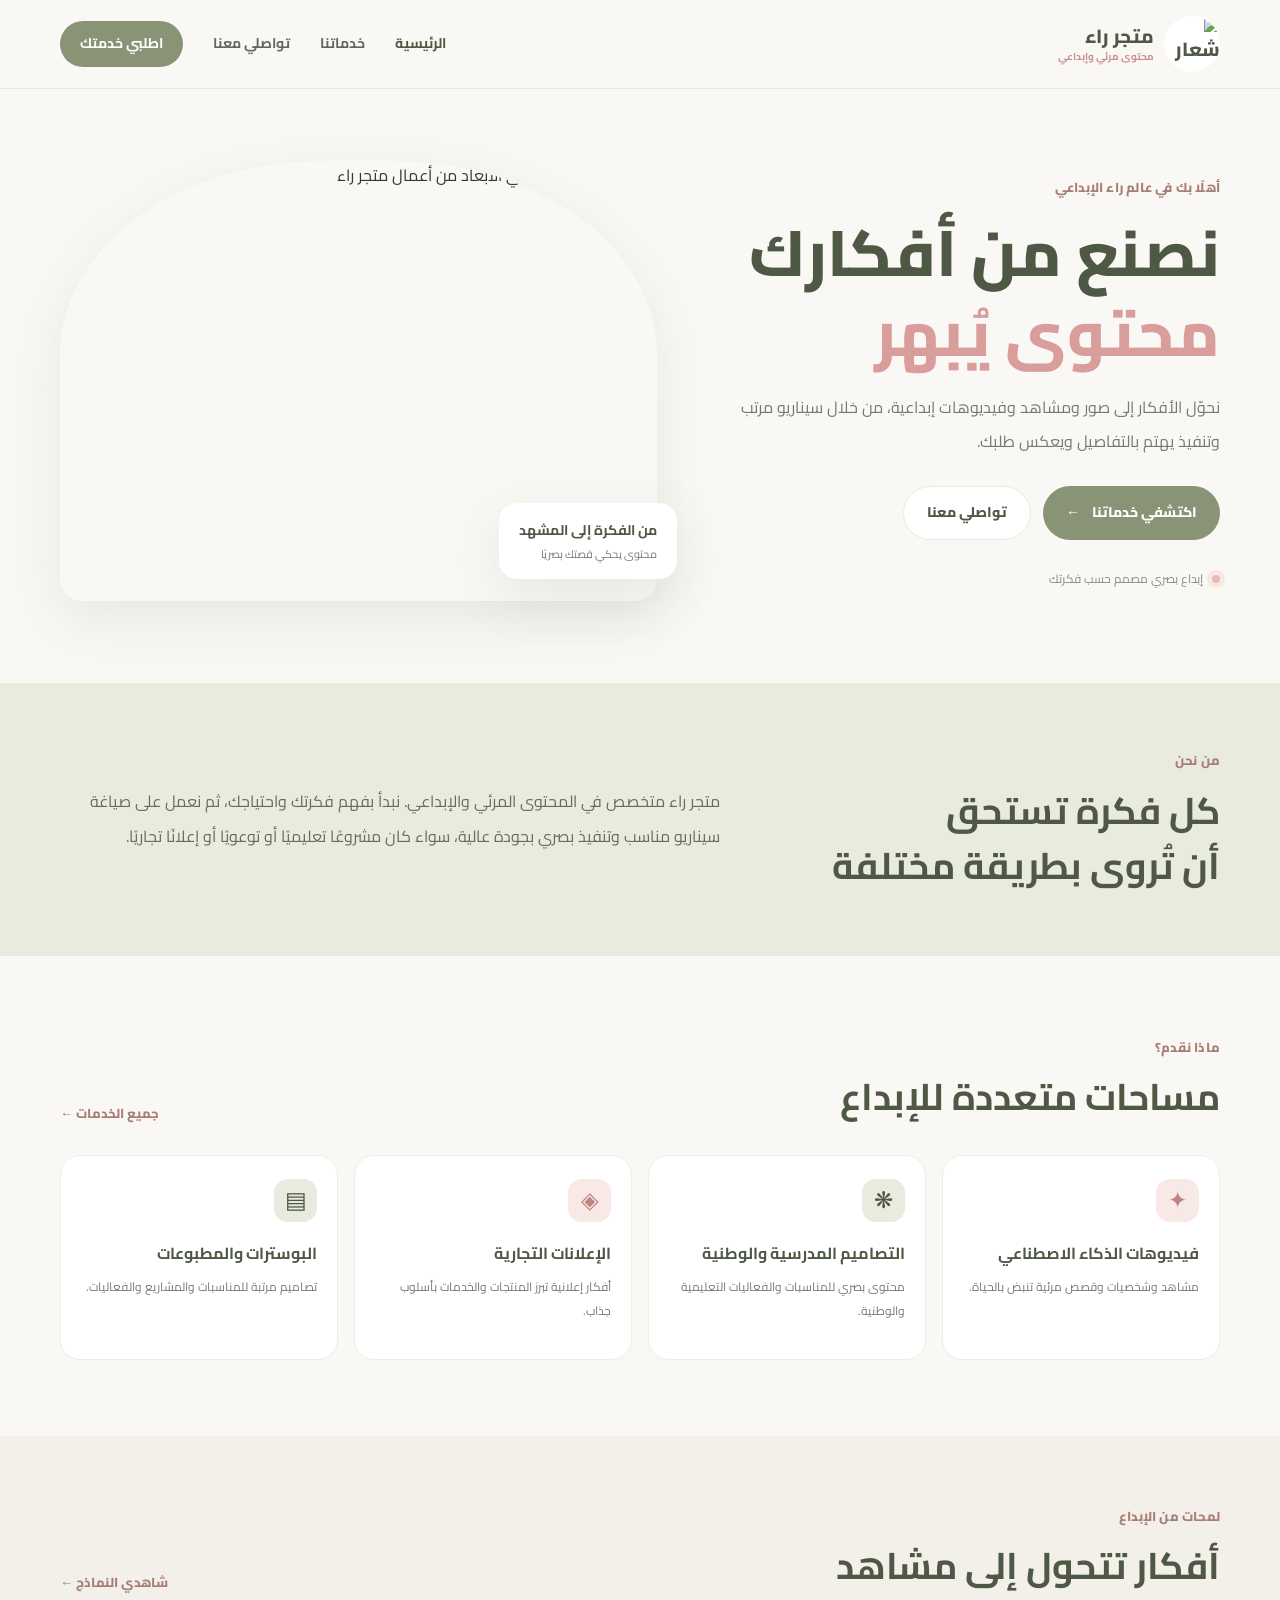
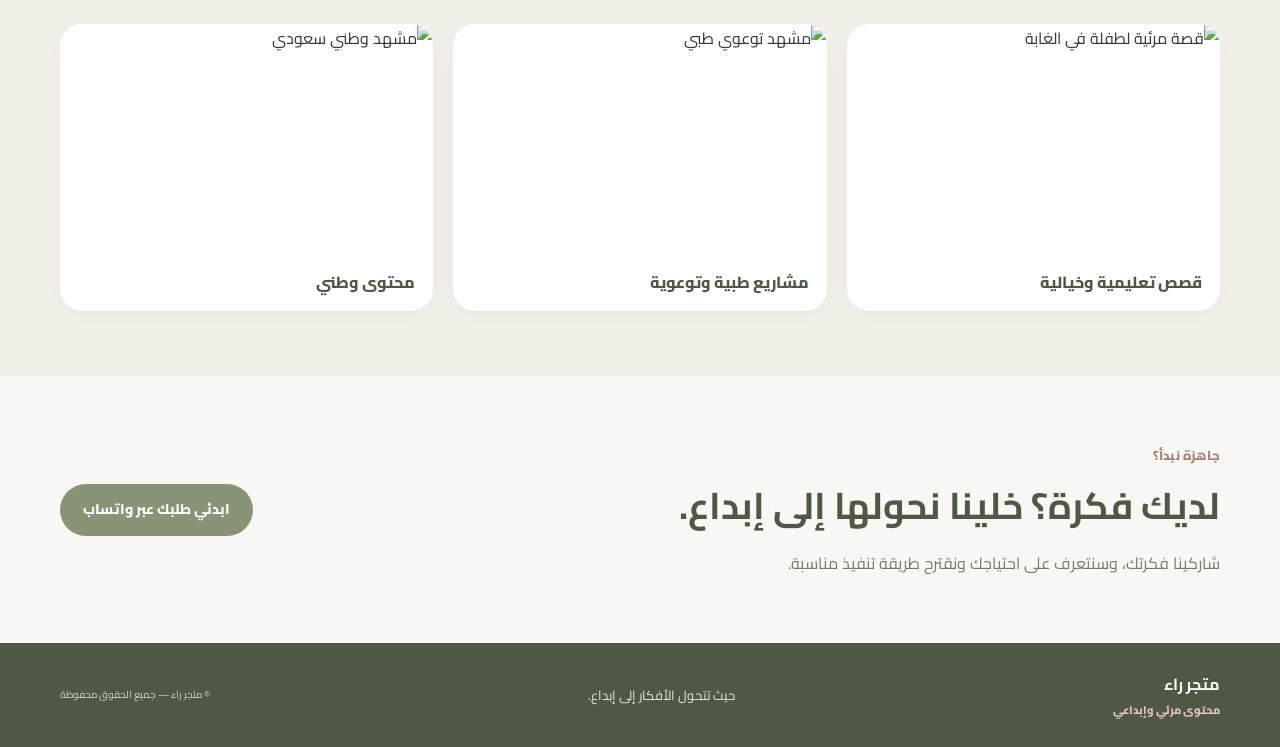
==== index.html @ 1ba8f0df "Add files via upload" ====
<!doctype html>
<html lang="ar" dir="rtl">
<head>
<meta charset="utf-8"><meta name="viewport" content="width=device-width, initial-scale=1">
<meta name="theme-color" content="#899477"><meta name="description" content="متجر راء للمحتوى المرئي والإبداعي: فيديوهات الذكاء الاصطناعي، التصاميم، الإعلانات والمطبوعات.">
<title>متجر راء | محتوى مرئي وإبداعي</title><link rel="preconnect" href="https://fonts.googleapis.com"><link rel="preconnect" href="https://fonts.gstatic.com" crossorigin><link href="https://fonts.googleapis.com/css2?family=Cairo:wght@400;500;600;700;800&display=swap" rel="stylesheet"><link rel="stylesheet" href="style.css">
</head><body>
<header class="site-header"><div class="container nav-wrap"><a class="brand" href="index.html"><img src="assets/images/raa-logo.webp" alt="شعار متجر راء"><span>متجر راء<small>محتوى مرئي وإبداعي</small></span></a><button class="menu-toggle" aria-label="فتح القائمة" aria-expanded="false">☰</button><nav class="nav-links"><a class="active" href="index.html">الرئيسية</a><a href="services.html">خدماتنا</a><a href="contact.html">تواصلي معنا</a><a class="nav-cta" href="https://wa.me/966556714294" target="_blank" rel="noopener">اطلبي خدمتك</a></nav></div></header>
<main>
<section class="hero container"><div class="hero-copy"><span class="eyebrow">أهلًا بك في عالم راء الإبداعي</span><h1>نصنع من أفكارك<br><em>محتوى يُبهر</em></h1><p>نحوّل الأفكار إلى صور ومشاهد وفيديوهات إبداعية، من خلال سيناريو مرتب وتنفيذ يهتم بالتفاصيل ويعكس طلبك.</p><div class="hero-actions"><a class="btn btn-primary" href="services.html">اكتشفي خدماتنا <span>←</span></a><a class="btn btn-light" href="contact.html">تواصلي معنا</a></div><div class="hero-note"><span class="note-dot"></span> إبداع بصري مصمم حسب فكرتك</div></div><div class="hero-visual"><img src="assets/images/story-friends.webp" alt="مشهد قصصي ثلاثي الأبعاد من أعمال متجر راء"><div class="floating-tag"><b>من الفكرة إلى المشهد</b><small>محتوى يحكي قصتك بصريًا</small></div></div></section>
<section class="intro-band"><div class="container intro-grid"><div><span class="eyebrow">من نحن</span><h2>كل فكرة تستحق<br>أن تُروى بطريقة مختلفة</h2></div><p>متجر راء متخصص في المحتوى المرئي والإبداعي. نبدأ بفهم فكرتك واحتياجك، ثم نعمل على صياغة سيناريو مناسب وتنفيذ بصري بجودة عالية، سواء كان مشروعًا تعليميًا أو توعويًا أو إعلانًا تجاريًا.</p></div></section>
<section class="section container"><div class="section-heading"><div><span class="eyebrow">ماذا نقدم؟</span><h2>مساحات متعددة للإبداع</h2></div><a class="text-link" href="services.html">جميع الخدمات ←</a></div><div class="service-preview-grid">
<article class="service-mini"><div class="mini-icon">✦</div><h3>فيديوهات الذكاء الاصطناعي</h3><p>مشاهد وشخصيات وقصص مرئية تنبض بالحياة.</p></article>
<article class="service-mini"><div class="mini-icon">❋</div><h3>التصاميم المدرسية والوطنية</h3><p>محتوى بصري للمناسبات والفعاليات التعليمية والوطنية.</p></article>
<article class="service-mini"><div class="mini-icon">◈</div><h3>الإعلانات التجارية</h3><p>أفكار إعلانية تبرز المنتجات والخدمات بأسلوب جذاب.</p></article>
<article class="service-mini"><div class="mini-icon">▤</div><h3>البوسترات والمطبوعات</h3><p>تصاميم مرتبة للمناسبات والمشاريع والفعاليات.</p></article>
</div></section>
<section class="showcase"><div class="container"><div class="section-heading"><div><span class="eyebrow">لمحات من الإبداع</span><h2>أفكار تتحول إلى مشاهد</h2></div><a class="text-link" href="services.html#samples">شاهدي النماذج ←</a></div><div class="showcase-grid"><figure><img src="assets/images/children-story.webp" alt="قصة مرئية لطفلة في الغابة"><figcaption>قصص تعليمية وخيالية</figcaption></figure><figure><img src="assets/images/medical-awareness.webp" alt="مشهد توعوي طبي"><figcaption>مشاريع طبية وتوعوية</figcaption></figure><figure><img src="assets/images/national-content.webp" alt="مشهد وطني سعودي"><figcaption>محتوى وطني</figcaption></figure></div></div></section>
<section class="closing-cta container"><div><span class="eyebrow">جاهزة نبدأ؟</span><h2>لديك فكرة؟ خلينا نحولها إلى إبداع.</h2><p>شاركينا فكرتك، وسنتعرف على احتياجك ونقترح طريقة تنفيذ مناسبة.</p></div><a class="btn btn-primary" href="https://wa.me/966556714294" target="_blank" rel="noopener">ابدئي طلبك عبر واتساب</a></section>
</main><footer class="site-footer"><div class="container footer-inner"><div class="footer-brand"><b>متجر راء</b><span>محتوى مرئي وإبداعي</span></div><p>حيث تتحول الأفكار إلى إبداع.</p><small>© متجر راء — جميع الحقوق محفوظة</small></div></footer><script src="script.js"></script></body></html>
---- style.css ----
@import url('https://fonts.googleapis.com/css2?family=Cairo:wght@400;500;600;700;800&display=swap');
:root{--sage:#899477;--sage-dark:#4e5845;--sage-soft:#e8ebdd;--pink:#edb7b6;--pink-soft:#f8e8e6;--cream:#faf8f4;--sand:#e6ddd2;--ink:#34372f;--muted:#77786f;--white:#fff;--shadow:0 18px 55px rgba(67,78,57,.10)}*{box-sizing:border-box}html{scroll-behavior:smooth}body{margin:0;background:var(--cream);color:var(--ink);font-family:'Cairo',Tahoma,sans-serif;line-height:1.85}a{color:inherit;text-decoration:none}img{display:block;max-width:100%}.container{width:min(1160px,calc(100% - 44px));margin-inline:auto}.site-header{position:sticky;top:0;z-index:20;background:rgba(250,248,244,.93);backdrop-filter:blur(14px);border-bottom:1px solid rgba(137,148,119,.16)}.nav-wrap{min-height:88px;display:flex;align-items:center;justify-content:space-between;gap:24px}.brand{display:flex;align-items:center;gap:10px;font-weight:800;color:var(--sage-dark);font-size:19px}.brand img{width:56px;height:56px;object-fit:contain;border-radius:50%;background:#fff}.brand span{display:flex;flex-direction:column;line-height:1.35}.brand small{font-size:10px;color:#c78f8d;font-weight:700}.nav-links{display:flex;align-items:center;gap:30px;font-size:14px;font-weight:700;color:#62675b}.nav-links a{transition:.2s}.nav-links a:hover,.nav-links a.active{color:var(--sage-dark)}.nav-cta{background:var(--sage)!important;color:#fff!important;padding:10px 20px;border-radius:30px}.menu-toggle{display:none;border:0;background:var(--sage-soft);color:var(--sage-dark);font-size:23px;border-radius:12px;padding:5px 12px}.hero{display:grid;grid-template-columns:.92fr 1.08fr;align-items:center;gap:54px;padding-block:72px 82px}.eyebrow{display:inline-block;color:#a77e75;font-size:13px;font-weight:800;letter-spacing:.2px}.hero h1,.page-hero h1{font-size:clamp(39px,5vw,66px);line-height:1.25;color:var(--sage-dark);margin:12px 0 18px;font-weight:800}.hero h1 em,.page-hero h1 em{font-style:normal;color:#d99d9c}.hero-copy>p,.page-hero p{max-width:540px;color:var(--muted);font-size:16px;line-height:2.1}.hero-actions{display:flex;gap:12px;flex-wrap:wrap;margin-top:28px}.btn{display:inline-flex;align-items:center;justify-content:center;gap:12px;padding:13px 23px;border-radius:32px;font-weight:800;font-size:14px;transition:transform .2s,box-shadow .2s}.btn:hover{transform:translateY(-3px);box-shadow:var(--shadow)}.btn-primary{background:var(--sage);color:#fff}.btn-light{background:#fff;color:var(--sage-dark);border:1px solid var(--sage-soft)}.hero-note{display:flex;align-items:center;gap:9px;color:#898b80;font-size:12px;margin-top:28px}.note-dot{width:8px;height:8px;background:var(--pink);border-radius:50%;box-shadow:0 0 0 5px var(--pink-soft)}.hero-visual{position:relative}.hero-visual>img{width:100%;height:440px;object-fit:cover;border-radius:44% 44% 22px 22px;box-shadow:var(--shadow)}.floating-tag{position:absolute;bottom:22px;right:-20px;background:#fff;padding:15px 20px;border-radius:18px;box-shadow:var(--shadow);display:flex;flex-direction:column}.floating-tag b{color:var(--sage-dark);font-size:14px}.floating-tag small{color:var(--muted);font-size:11px}.intro-band{background:var(--sage-soft);padding:62px 0}.intro-grid{display:grid;grid-template-columns:.8fr 1.2fr;gap:60px;align-items:center}.intro-grid h2,.section-heading h2,.closing-cta h2,.contact-card h2{font-size:clamp(25px,3vw,37px);line-height:1.5;color:var(--sage-dark);margin:8px 0 0}.intro-grid p{margin:0;color:#666d5c;line-height:2.2}.section{padding-block:76px}.section-heading{display:flex;align-items:end;justify-content:space-between;gap:20px;margin-bottom:30px}.text-link{font-size:13px;color:#a77e75;font-weight:800;white-space:nowrap}.service-preview-grid{display:grid;grid-template-columns:repeat(4,1fr);gap:16px}.service-mini{background:#fff;border:1px solid #eeece5;border-radius:20px;padding:23px 20px;min-height:205px;transition:.25s}.service-mini:hover{transform:translateY(-5px);box-shadow:var(--shadow)}.mini-icon{width:43px;height:43px;border-radius:14px;display:grid;place-items:center;background:var(--pink-soft);color:#bd8582;font-size:23px}.service-mini:nth-child(even) .mini-icon{background:var(--sage-soft);color:var(--sage-dark)}.service-mini h3{font-size:16px;color:var(--sage-dark);margin:17px 0 7px}.service-mini p{font-size:12px;color:var(--muted);margin:0;line-height:2}.showcase{background:#f2f0e9;padding:65px 0}.showcase-grid{display:grid;grid-template-columns:repeat(3,1fr);gap:20px}.showcase-grid figure{margin:0;background:#fff;border-radius:22px;overflow:hidden;box-shadow:0 8px 30px rgba(0,0,0,.04)}.showcase-grid img{width:100%;height:230px;object-fit:cover}.showcase-grid figcaption{padding:14px 18px;font-weight:800;color:var(--sage-dark)}.closing-cta{display:flex;align-items:center;justify-content:space-between;gap:30px;padding-block:64px}.closing-cta p{color:var(--muted);margin-bottom:0}.site-footer{background:#4e5845;color:#fff;padding:27px 0}.footer-inner{display:flex;align-items:center;justify-content:space-between;gap:20px}.footer-brand{display:flex;flex-direction:column;font-weight:800}.footer-brand span{font-size:11px;color:#e9c5c1}.footer-inner p{font-size:13px;color:#e9e9df}.footer-inner small{font-size:10px;color:#d2d7c9}.page-hero{background:linear-gradient(115deg,#e8ebdd 0%,#f8e8e6 100%);padding:74px 0 68px}.page-hero h1{font-size:clamp(38px,5vw,58px);margin-bottom:10px}.page-hero p{max-width:650px;margin-bottom:0}.services-list{display:flex;flex-direction:column;gap:28px}.service-row{display:grid;grid-template-columns:.95fr 1.05fr;align-items:center;gap:44px;background:#fff;border-radius:26px;padding:22px;box-shadow:0 8px 30px rgba(61,70,53,.045)}.service-row.reverse img{order:2}.service-row img{width:100%;height:300px;object-fit:cover;border-radius:19px}.service-number{color:#d39b99;font-size:13px;font-weight:800}.service-row h2{font-size:25px;color:var(--sage-dark);margin:5px 0 10px}.service-row p,.service-row li{font-size:13px;color:var(--muted);line-height:2}.service-row ul{padding-right:20px;margin:10px 0 0}.samples-section{background:#f2f0e9}.section-lead{color:var(--muted);font-size:13px}.gallery-grid{display:grid;grid-template-columns:repeat(3,1fr);gap:18px}.gallery-grid figure{margin:0;background:#fff;border-radius:18px;overflow:hidden;box-shadow:0 7px 24px rgba(55,65,48,.05);transition:.2s}.gallery-grid figure:hover{transform:translateY(-4px)}.gallery-grid img{width:100%;height:215px;object-fit:cover}.gallery-grid figcaption{padding:13px 16px;display:flex;flex-direction:column;gap:2px}.gallery-grid figcaption b{color:var(--sage-dark);font-size:14px}.gallery-grid figcaption span{color:var(--muted);font-size:11px}.contact-hero{background:linear-gradient(115deg,#f8e8e6,#e8ebdd)}.contact-layout{display:grid;grid-template-columns:1.1fr .9fr;gap:25px;align-items:stretch}.contact-card,.social-card{background:#fff;border:1px solid #eeece5;border-radius:26px;padding:34px;box-shadow:var(--shadow)}.contact-card p,.social-card p{color:var(--muted);font-size:14px;line-height:2.1}.btn-wide{width:100%;margin:15px 0 22px}.contact-detail{display:flex;flex-direction:column;border-top:1px solid #eee;padding-top:15px}.contact-detail small{font-size:11px;color:var(--muted)}.contact-detail b{color:var(--sage-dark);font-size:19px}.social-card{background:var(--sage-soft);position:relative;overflow:hidden}.social-flower{font-size:55px;color:#d99d9c;line-height:1}.social-card h3{color:var(--sage-dark);font-size:23px;margin:8px 0}.social-link{display:flex;align-items:center;gap:13px;background:#fff;padding:13px 15px;border-radius:15px;margin-top:12px}.social-icon{width:38px;height:38px;border-radius:12px;background:#f8e8e6;color:#a77e75;display:grid;place-items:center;font-size:21px}.social-link span:nth-child(2){display:flex;flex-direction:column;flex:1}.social-link b{font-size:13px;color:var(--sage-dark)}.social-link small{font-size:10px;color:var(--muted)}.social-link .arrow{color:#a77e75}.social-link.disabled{opacity:.65}.contact-bottom{text-align:center;background:#f2f0e9;padding:45px 0}.contact-bottom h2{color:var(--sage-dark);font-size:25px}.contact-bottom p{color:var(--muted);font-size:13px}@media(max-width:850px){.nav-links{gap:17px}.hero{gap:28px}.hero-visual>img{height:360px}.service-preview-grid{grid-template-columns:repeat(2,1fr)}.service-row{gap:24px}.gallery-grid{grid-template-columns:repeat(2,1fr)}}@media(max-width:650px){.container{width:min(100% - 30px,520px)}.nav-wrap{min-height:74px}.brand img{width:48px;height:48px}.menu-toggle{display:block}.nav-links{display:none;position:absolute;top:74px;right:15px;left:15px;background:#fff;border:1px solid var(--sage-soft);border-radius:18px;padding:18px;box-shadow:var(--shadow);flex-direction:column;align-items:stretch;gap:13px}.nav-links.open{display:flex}.nav-links a{padding:7px}.nav-cta{text-align:center}.hero{grid-template-columns:1fr;padding-block:43px 55px;gap:32px}.hero h1{font-size:43px}.hero-visual{padding-inline:8px}.hero-visual>img{height:300px;border-radius:35% 35% 18px 18px}.floating-tag{right:0;bottom:12px}.intro-band{padding:43px 0}.intro-grid{grid-template-columns:1fr;gap:15px}.section{padding-block:52px}.section-heading{align-items:start}.section-heading h2{font-size:25px}.service-preview-grid{gap:11px}.service-mini{padding:17px 14px;min-height:190px}.service-mini h3{font-size:14px}.showcase{padding:48px 0}.showcase-grid{grid-template-columns:1fr;gap:14px}.showcase-grid img{height:220px}.closing-cta{align-items:flex-start;flex-direction:column;padding-block:48px}.footer-inner{flex-direction:column;align-items:flex-start;gap:8px}.page-hero{padding:50px 0}.service-row,.contact-layout{grid-template-columns:1fr}.service-row{padding:14px;gap:17px}.service-row.reverse img{order:0}.service-row img{height:230px}.service-row h2{font-size:21px}.gallery-grid{grid-template-columns:1fr 1fr;gap:10px}.gallery-grid img{height:145px}.gallery-grid figcaption{padding:10px}.gallery-grid figcaption b{font-size:12px}.gallery-grid figcaption span{font-size:10px}.contact-card,.social-card{padding:24px}.contact-bottom h2{font-size:21px}}
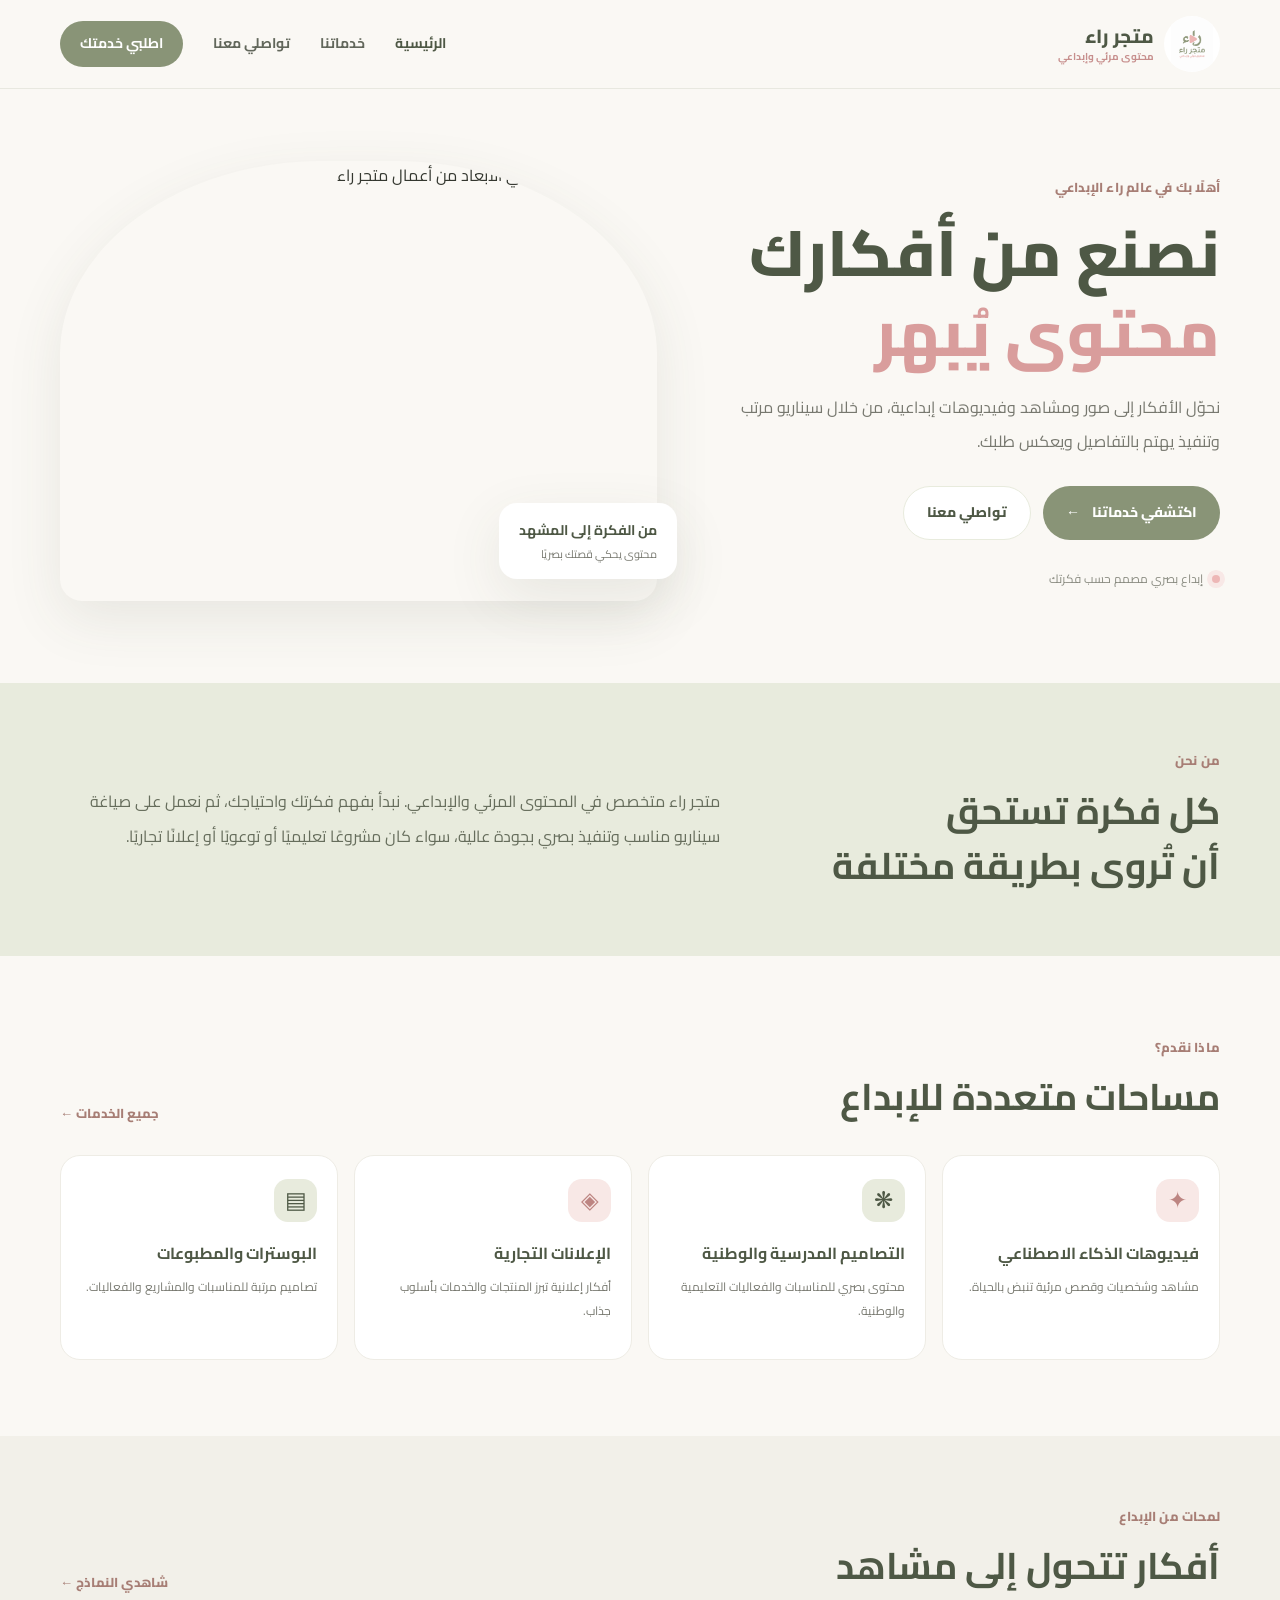
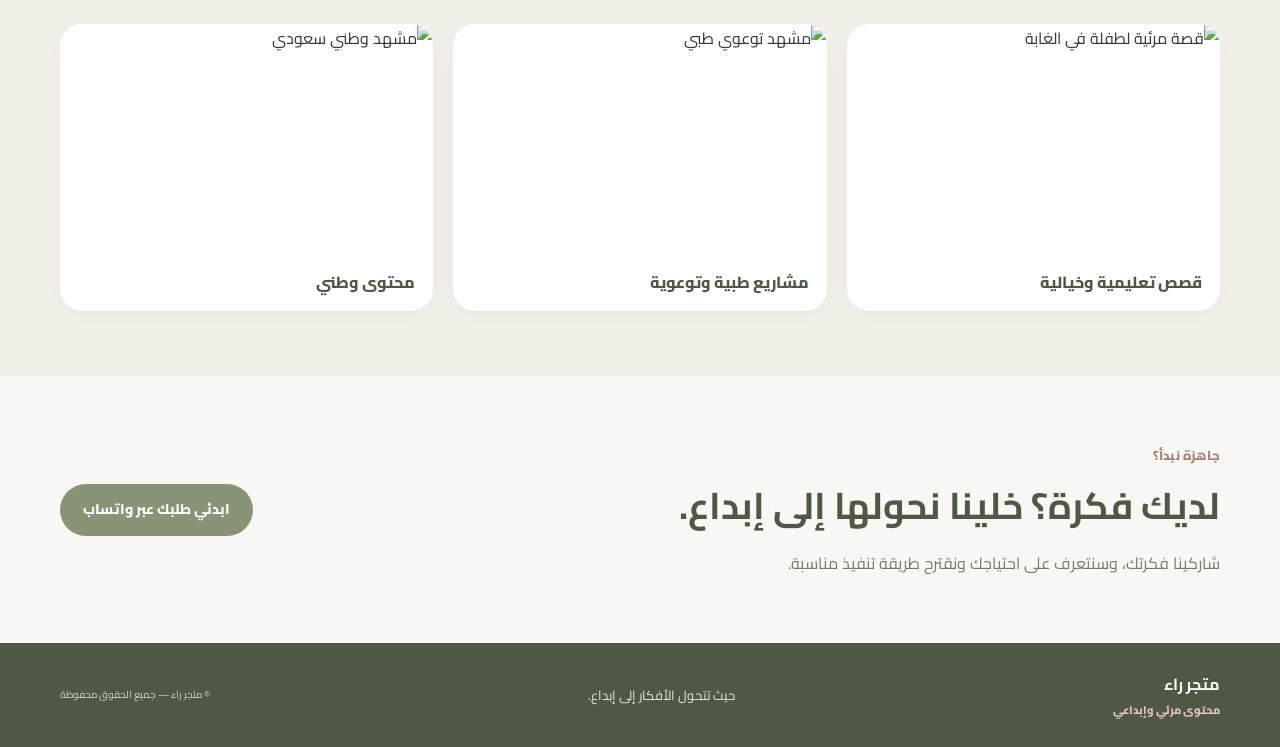
==== commit 2ad013d4: "Update index.html" ====
--- a/index.html
+++ b/index.html
@@ -5,7 +5,7 @@
 <meta name="theme-color" content="#899477"><meta name="description" content="متجر راء للمحتوى المرئي والإبداعي: فيديوهات الذكاء الاصطناعي، التصاميم، الإعلانات والمطبوعات.">
 <title>متجر راء | محتوى مرئي وإبداعي</title><link rel="preconnect" href="https://fonts.googleapis.com"><link rel="preconnect" href="https://fonts.gstatic.com" crossorigin><link href="https://fonts.googleapis.com/css2?family=Cairo:wght@400;500;600;700;800&display=swap" rel="stylesheet"><link rel="stylesheet" href="style.css">
 </head><body>
-<header class="site-header"><div class="container nav-wrap"><a class="brand" href="index.html"><img src="assets/images/raa-logo.webp" alt="شعار متجر راء"><span>متجر راء<small>محتوى مرئي وإبداعي</small></span></a><button class="menu-toggle" aria-label="فتح القائمة" aria-expanded="false">☰</button><nav class="nav-links"><a class="active" href="index.html">الرئيسية</a><a href="services.html">خدماتنا</a><a href="contact.html">تواصلي معنا</a><a class="nav-cta" href="https://wa.me/966556714294" target="_blank" rel="noopener">اطلبي خدمتك</a></nav></div></header>
+<header class="site-header"><div class="container nav-wrap"><a class="brand" href="index.html"><img src="assets/images/logo.png.png" alt="شعار متجر راء"><span>متجر راء<small>محتوى مرئي وإبداعي</small></span></a><button class="menu-toggle" aria-label="فتح القائمة" aria-expanded="false">☰</button><nav class="nav-links"><a class="active" href="index.html">الرئيسية</a><a href="services.html">خدماتنا</a><a href="contact.html">تواصلي معنا</a><a class="nav-cta" href="https://wa.me/966556714294" target="_blank" rel="noopener">اطلبي خدمتك</a></nav></div></header>
 <main>
 <section class="hero container"><div class="hero-copy"><span class="eyebrow">أهلًا بك في عالم راء الإبداعي</span><h1>نصنع من أفكارك<br><em>محتوى يُبهر</em></h1><p>نحوّل الأفكار إلى صور ومشاهد وفيديوهات إبداعية، من خلال سيناريو مرتب وتنفيذ يهتم بالتفاصيل ويعكس طلبك.</p><div class="hero-actions"><a class="btn btn-primary" href="services.html">اكتشفي خدماتنا <span>←</span></a><a class="btn btn-light" href="contact.html">تواصلي معنا</a></div><div class="hero-note"><span class="note-dot"></span> إبداع بصري مصمم حسب فكرتك</div></div><div class="hero-visual"><img src="assets/images/story-friends.webp" alt="مشهد قصصي ثلاثي الأبعاد من أعمال متجر راء"><div class="floating-tag"><b>من الفكرة إلى المشهد</b><small>محتوى يحكي قصتك بصريًا</small></div></div></section>
 <section class="intro-band"><div class="container intro-grid"><div><span class="eyebrow">من نحن</span><h2>كل فكرة تستحق<br>أن تُروى بطريقة مختلفة</h2></div><p>متجر راء متخصص في المحتوى المرئي والإبداعي. نبدأ بفهم فكرتك واحتياجك، ثم نعمل على صياغة سيناريو مناسب وتنفيذ بصري بجودة عالية، سواء كان مشروعًا تعليميًا أو توعويًا أو إعلانًا تجاريًا.</p></div></section>
@@ -17,4 +17,4 @@
 </div></section>
 <section class="showcase"><div class="container"><div class="section-heading"><div><span class="eyebrow">لمحات من الإبداع</span><h2>أفكار تتحول إلى مشاهد</h2></div><a class="text-link" href="services.html#samples">شاهدي النماذج ←</a></div><div class="showcase-grid"><figure><img src="assets/images/children-story.webp" alt="قصة مرئية لطفلة في الغابة"><figcaption>قصص تعليمية وخيالية</figcaption></figure><figure><img src="assets/images/medical-awareness.webp" alt="مشهد توعوي طبي"><figcaption>مشاريع طبية وتوعوية</figcaption></figure><figure><img src="assets/images/national-content.webp" alt="مشهد وطني سعودي"><figcaption>محتوى وطني</figcaption></figure></div></div></section>
 <section class="closing-cta container"><div><span class="eyebrow">جاهزة نبدأ؟</span><h2>لديك فكرة؟ خلينا نحولها إلى إبداع.</h2><p>شاركينا فكرتك، وسنتعرف على احتياجك ونقترح طريقة تنفيذ مناسبة.</p></div><a class="btn btn-primary" href="https://wa.me/966556714294" target="_blank" rel="noopener">ابدئي طلبك عبر واتساب</a></section>
-</main><footer class="site-footer"><div class="container footer-inner"><div class="footer-brand"><b>متجر راء</b><span>محتوى مرئي وإبداعي</span></div><p>حيث تتحول الأفكار إلى إبداع.</p><small>© متجر راء — جميع الحقوق محفوظة</small></div></footer><script src="script.js"></script></body></html>+</main><footer class="site-footer"><div class="container footer-inner"><div class="footer-brand"><b>متجر راء</b><span>محتوى مرئي وإبداعي</span></div><p>حيث تتحول الأفكار إلى إبداع.</p><small>© متجر راء — جميع الحقوق محفوظة</small></div></footer><script src="script.js"></script></body></html>
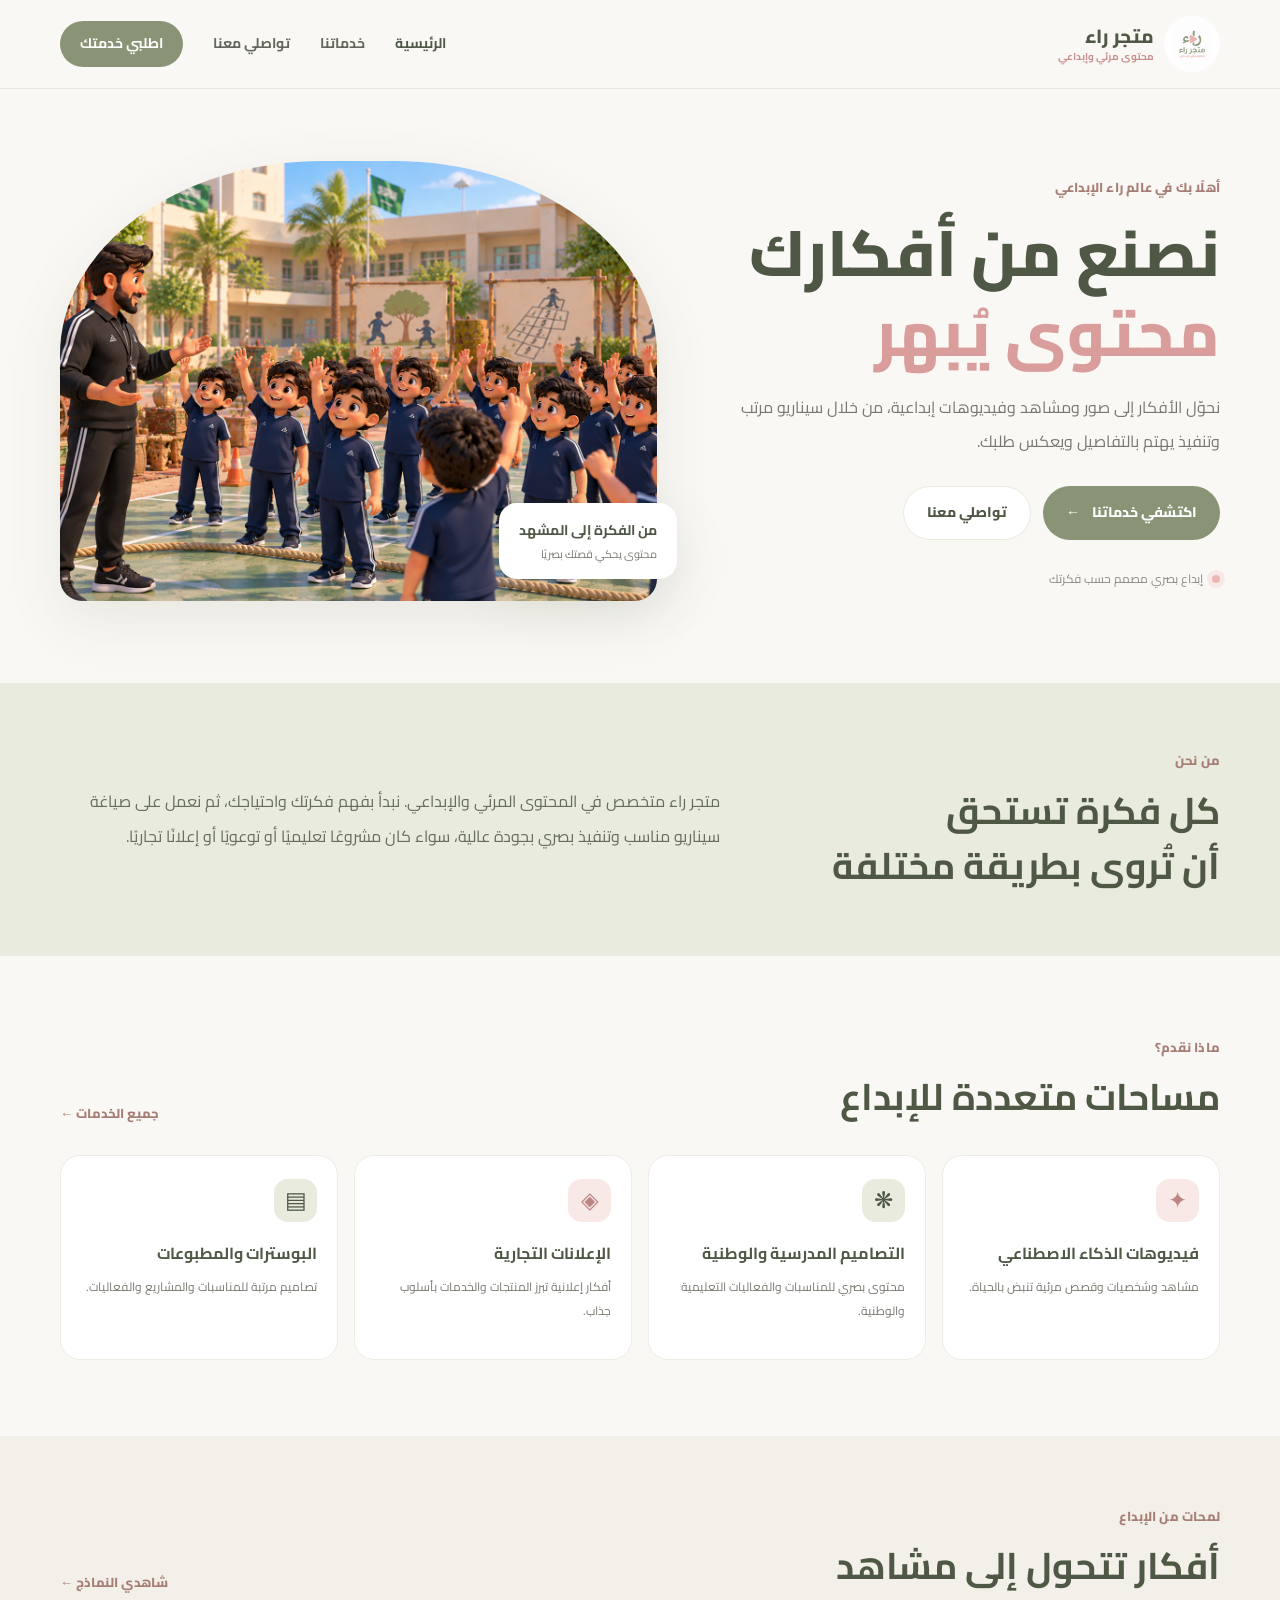
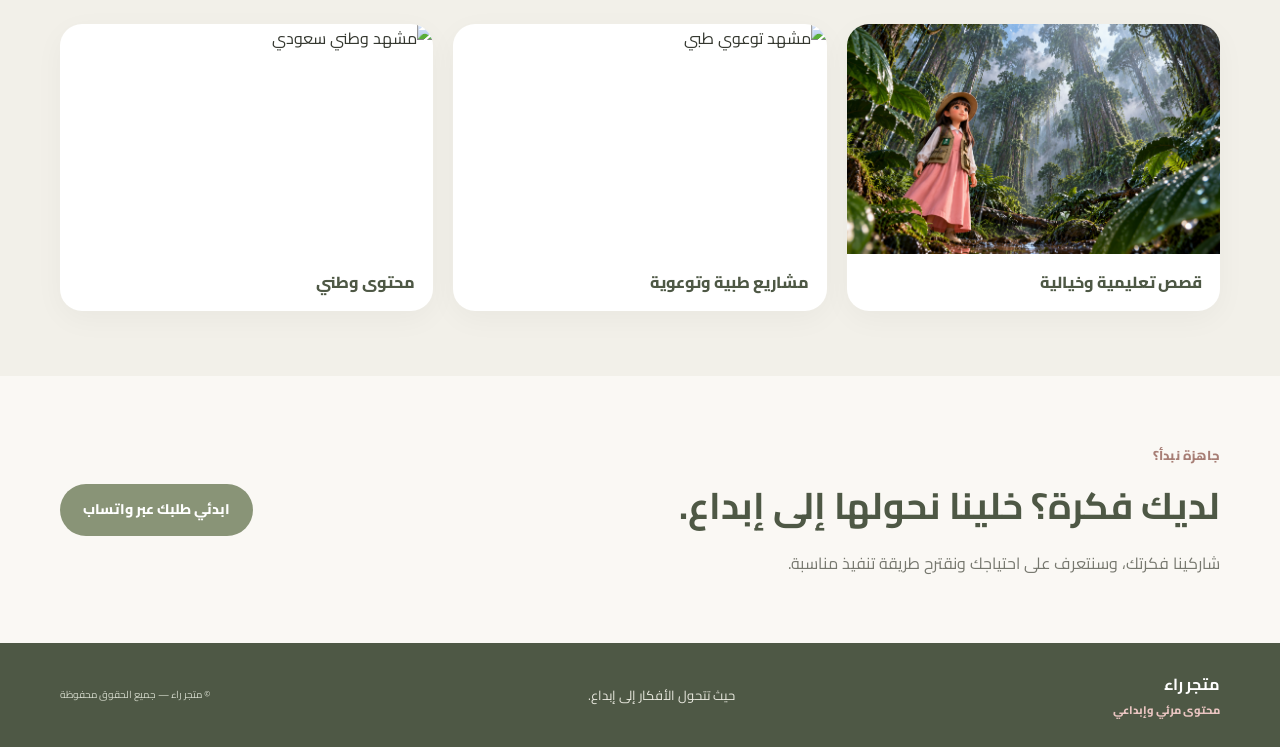
==== commit b6cdf0f8: "Update index.html" ====
--- a/index.html
+++ b/index.html
@@ -7,7 +7,7 @@
 </head><body>
 <header class="site-header"><div class="container nav-wrap"><a class="brand" href="index.html"><img src="assets/images/logo.png.png" alt="شعار متجر راء"><span>متجر راء<small>محتوى مرئي وإبداعي</small></span></a><button class="menu-toggle" aria-label="فتح القائمة" aria-expanded="false">☰</button><nav class="nav-links"><a class="active" href="index.html">الرئيسية</a><a href="services.html">خدماتنا</a><a href="contact.html">تواصلي معنا</a><a class="nav-cta" href="https://wa.me/966556714294" target="_blank" rel="noopener">اطلبي خدمتك</a></nav></div></header>
 <main>
-<section class="hero container"><div class="hero-copy"><span class="eyebrow">أهلًا بك في عالم راء الإبداعي</span><h1>نصنع من أفكارك<br><em>محتوى يُبهر</em></h1><p>نحوّل الأفكار إلى صور ومشاهد وفيديوهات إبداعية، من خلال سيناريو مرتب وتنفيذ يهتم بالتفاصيل ويعكس طلبك.</p><div class="hero-actions"><a class="btn btn-primary" href="services.html">اكتشفي خدماتنا <span>←</span></a><a class="btn btn-light" href="contact.html">تواصلي معنا</a></div><div class="hero-note"><span class="note-dot"></span> إبداع بصري مصمم حسب فكرتك</div></div><div class="hero-visual"><img src="assets/images/story-friends.webp" alt="مشهد قصصي ثلاثي الأبعاد من أعمال متجر راء"><div class="floating-tag"><b>من الفكرة إلى المشهد</b><small>محتوى يحكي قصتك بصريًا</small></div></div></section>
+<section class="hero container"><div class="hero-copy"><span class="eyebrow">أهلًا بك في عالم راء الإبداعي</span><h1>نصنع من أفكارك<br><em>محتوى يُبهر</em></h1><p>نحوّل الأفكار إلى صور ومشاهد وفيديوهات إبداعية، من خلال سيناريو مرتب وتنفيذ يهتم بالتفاصيل ويعكس طلبك.</p><div class="hero-actions"><a class="btn btn-primary" href="services.html">اكتشفي خدماتنا <span>←</span></a><a class="btn btn-light" href="contact.html">تواصلي معنا</a></div><div class="hero-note"><span class="note-dot"></span> إبداع بصري مصمم حسب فكرتك</div></div><div class="hero-visual"><img src="assets/images/story-1.png.png" alt="مشهد قصصي ثلاثي الأبعاد من أعمال متجر راء"><div class="floating-tag"><b>من الفكرة إلى المشهد</b><small>محتوى يحكي قصتك بصريًا</small></div></div></section>
 <section class="intro-band"><div class="container intro-grid"><div><span class="eyebrow">من نحن</span><h2>كل فكرة تستحق<br>أن تُروى بطريقة مختلفة</h2></div><p>متجر راء متخصص في المحتوى المرئي والإبداعي. نبدأ بفهم فكرتك واحتياجك، ثم نعمل على صياغة سيناريو مناسب وتنفيذ بصري بجودة عالية، سواء كان مشروعًا تعليميًا أو توعويًا أو إعلانًا تجاريًا.</p></div></section>
 <section class="section container"><div class="section-heading"><div><span class="eyebrow">ماذا نقدم؟</span><h2>مساحات متعددة للإبداع</h2></div><a class="text-link" href="services.html">جميع الخدمات ←</a></div><div class="service-preview-grid">
 <article class="service-mini"><div class="mini-icon">✦</div><h3>فيديوهات الذكاء الاصطناعي</h3><p>مشاهد وشخصيات وقصص مرئية تنبض بالحياة.</p></article>
@@ -15,6 +15,6 @@
 <article class="service-mini"><div class="mini-icon">◈</div><h3>الإعلانات التجارية</h3><p>أفكار إعلانية تبرز المنتجات والخدمات بأسلوب جذاب.</p></article>
 <article class="service-mini"><div class="mini-icon">▤</div><h3>البوسترات والمطبوعات</h3><p>تصاميم مرتبة للمناسبات والمشاريع والفعاليات.</p></article>
 </div></section>
-<section class="showcase"><div class="container"><div class="section-heading"><div><span class="eyebrow">لمحات من الإبداع</span><h2>أفكار تتحول إلى مشاهد</h2></div><a class="text-link" href="services.html#samples">شاهدي النماذج ←</a></div><div class="showcase-grid"><figure><img src="assets/images/children-story.webp" alt="قصة مرئية لطفلة في الغابة"><figcaption>قصص تعليمية وخيالية</figcaption></figure><figure><img src="assets/images/medical-awareness.webp" alt="مشهد توعوي طبي"><figcaption>مشاريع طبية وتوعوية</figcaption></figure><figure><img src="assets/images/national-content.webp" alt="مشهد وطني سعودي"><figcaption>محتوى وطني</figcaption></figure></div></div></section>
+<section class="showcase"><div class="container"><div class="section-heading"><div><span class="eyebrow">لمحات من الإبداع</span><h2>أفكار تتحول إلى مشاهد</h2></div><a class="text-link" href="services.html#samples">شاهدي النماذج ←</a></div><div class="showcase-grid"><figure><img src="assets/images/school-1.png2.png" alt="قصة مرئية لطفلة في الغابة"><figcaption>قصص تعليمية وخيالية</figcaption></figure><figure><img src="assets/images/medical-awareness.webp" alt="مشهد توعوي طبي"><figcaption>مشاريع طبية وتوعوية</figcaption></figure><figure><img src="assets/images/national-content.webp" alt="مشهد وطني سعودي"><figcaption>محتوى وطني</figcaption></figure></div></div></section>
 <section class="closing-cta container"><div><span class="eyebrow">جاهزة نبدأ؟</span><h2>لديك فكرة؟ خلينا نحولها إلى إبداع.</h2><p>شاركينا فكرتك، وسنتعرف على احتياجك ونقترح طريقة تنفيذ مناسبة.</p></div><a class="btn btn-primary" href="https://wa.me/966556714294" target="_blank" rel="noopener">ابدئي طلبك عبر واتساب</a></section>
 </main><footer class="site-footer"><div class="container footer-inner"><div class="footer-brand"><b>متجر راء</b><span>محتوى مرئي وإبداعي</span></div><p>حيث تتحول الأفكار إلى إبداع.</p><small>© متجر راء — جميع الحقوق محفوظة</small></div></footer><script src="script.js"></script></body></html>
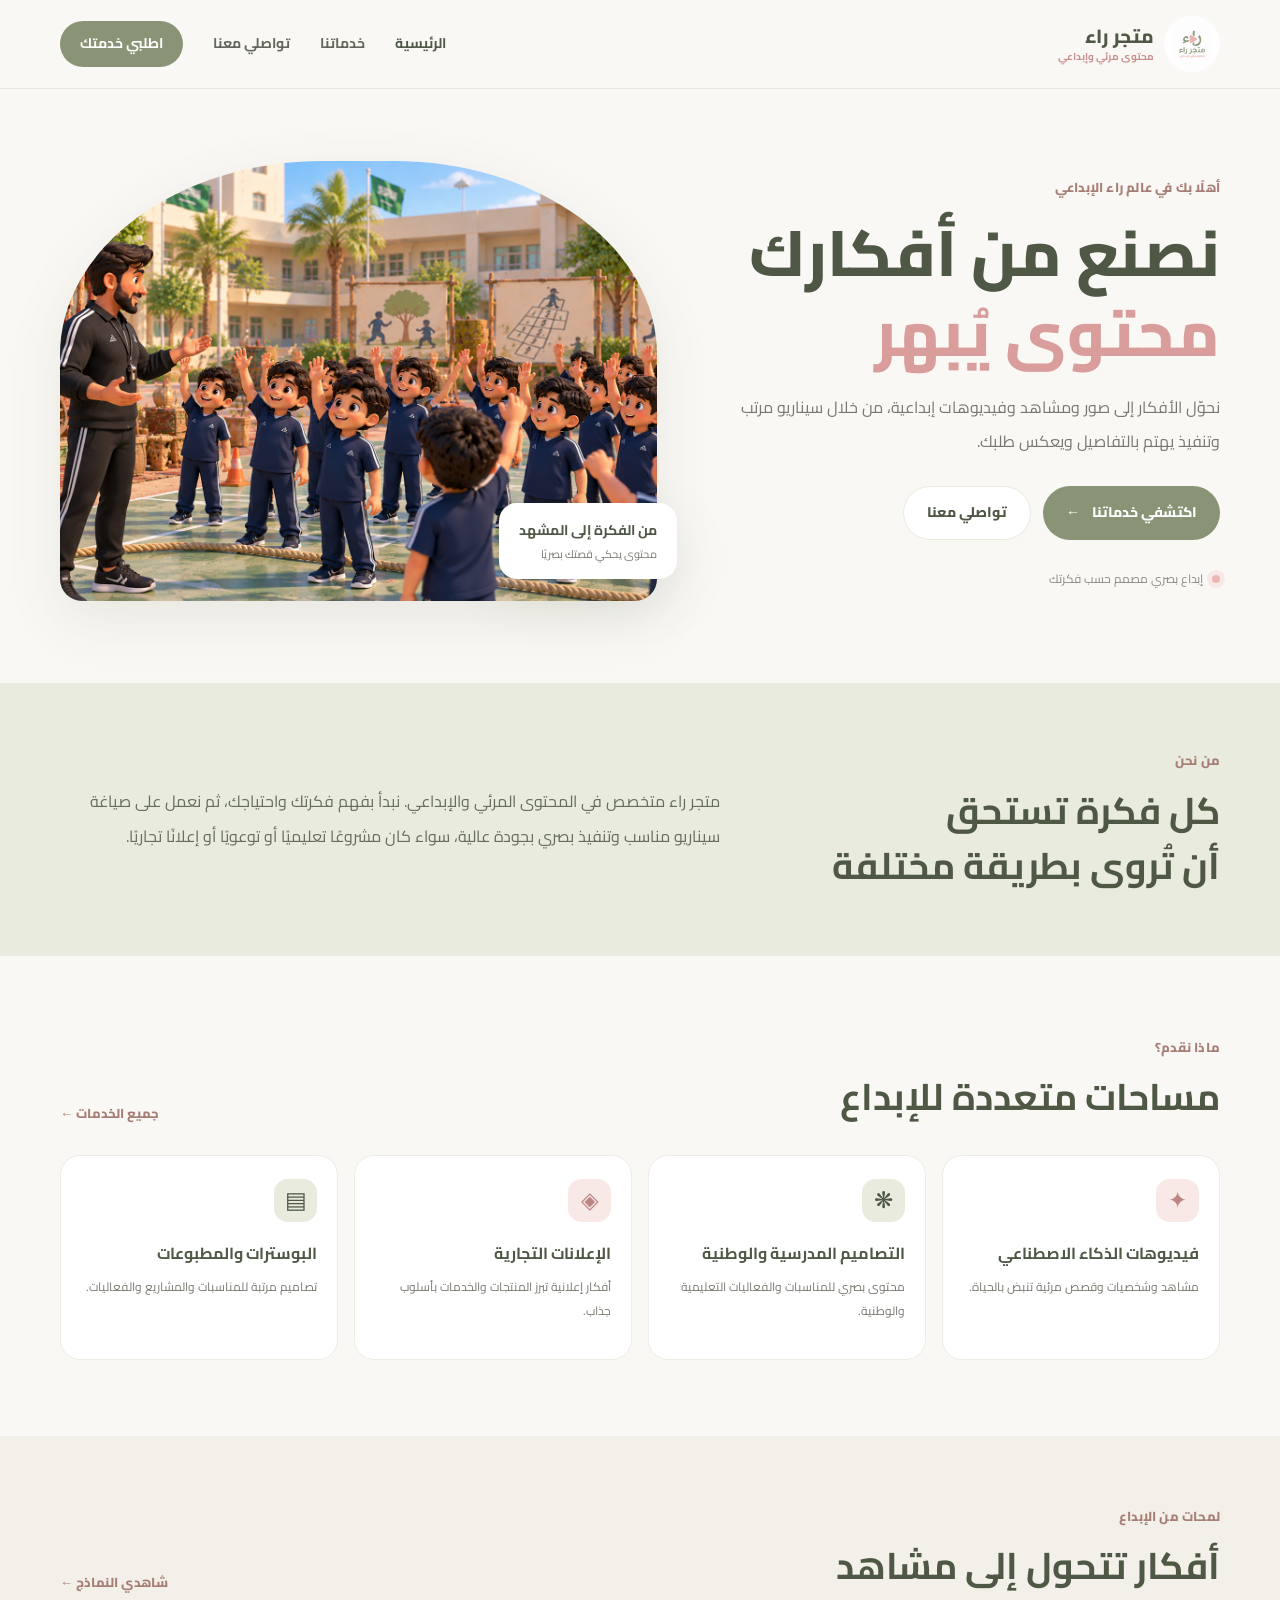
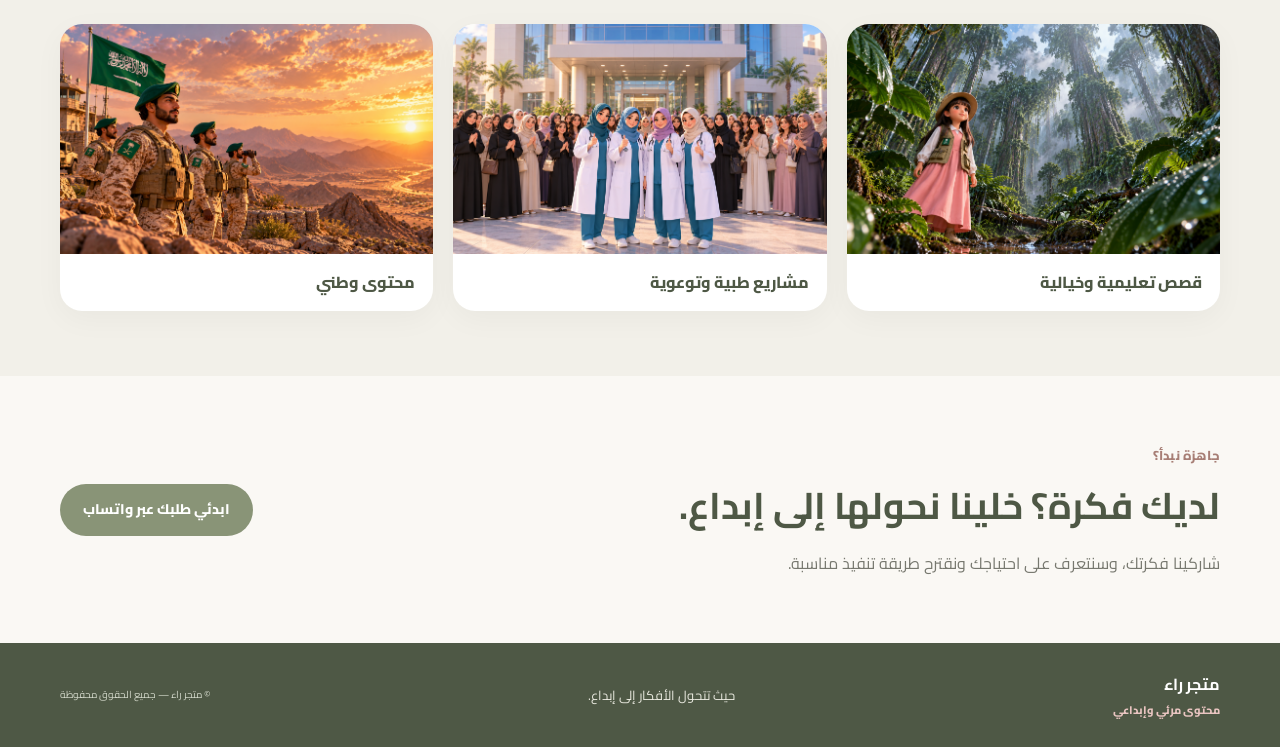
==== commit a7a009db: "Update index.html" ====
--- a/index.html
+++ b/index.html
@@ -15,6 +15,6 @@
 <article class="service-mini"><div class="mini-icon">◈</div><h3>الإعلانات التجارية</h3><p>أفكار إعلانية تبرز المنتجات والخدمات بأسلوب جذاب.</p></article>
 <article class="service-mini"><div class="mini-icon">▤</div><h3>البوسترات والمطبوعات</h3><p>تصاميم مرتبة للمناسبات والمشاريع والفعاليات.</p></article>
 </div></section>
-<section class="showcase"><div class="container"><div class="section-heading"><div><span class="eyebrow">لمحات من الإبداع</span><h2>أفكار تتحول إلى مشاهد</h2></div><a class="text-link" href="services.html#samples">شاهدي النماذج ←</a></div><div class="showcase-grid"><figure><img src="assets/images/school-1.png2.png" alt="قصة مرئية لطفلة في الغابة"><figcaption>قصص تعليمية وخيالية</figcaption></figure><figure><img src="assets/images/medical-awareness.webp" alt="مشهد توعوي طبي"><figcaption>مشاريع طبية وتوعوية</figcaption></figure><figure><img src="assets/images/national-content.webp" alt="مشهد وطني سعودي"><figcaption>محتوى وطني</figcaption></figure></div></div></section>
+<section class="showcase"><div class="container"><div class="section-heading"><div><span class="eyebrow">لمحات من الإبداع</span><h2>أفكار تتحول إلى مشاهد</h2></div><a class="text-link" href="services.html#samples">شاهدي النماذج ←</a></div><div class="showcase-grid"><figure><img src="assets/images/school-1.png2.png" alt="قصة مرئية لطفلة في الغابة"><figcaption>قصص تعليمية وخيالية</figcaption></figure><figure><img src="assets/images/medical-1.png.png" alt="مشهد توعوي طبي"><figcaption>مشاريع طبية وتوعوية</figcaption></figure><figure><img src="assets/images/story-1.png2.png" alt="مشهد وطني سعودي"><figcaption>محتوى وطني</figcaption></figure></div></div></section>
 <section class="closing-cta container"><div><span class="eyebrow">جاهزة نبدأ؟</span><h2>لديك فكرة؟ خلينا نحولها إلى إبداع.</h2><p>شاركينا فكرتك، وسنتعرف على احتياجك ونقترح طريقة تنفيذ مناسبة.</p></div><a class="btn btn-primary" href="https://wa.me/966556714294" target="_blank" rel="noopener">ابدئي طلبك عبر واتساب</a></section>
 </main><footer class="site-footer"><div class="container footer-inner"><div class="footer-brand"><b>متجر راء</b><span>محتوى مرئي وإبداعي</span></div><p>حيث تتحول الأفكار إلى إبداع.</p><small>© متجر راء — جميع الحقوق محفوظة</small></div></footer><script src="script.js"></script></body></html>
